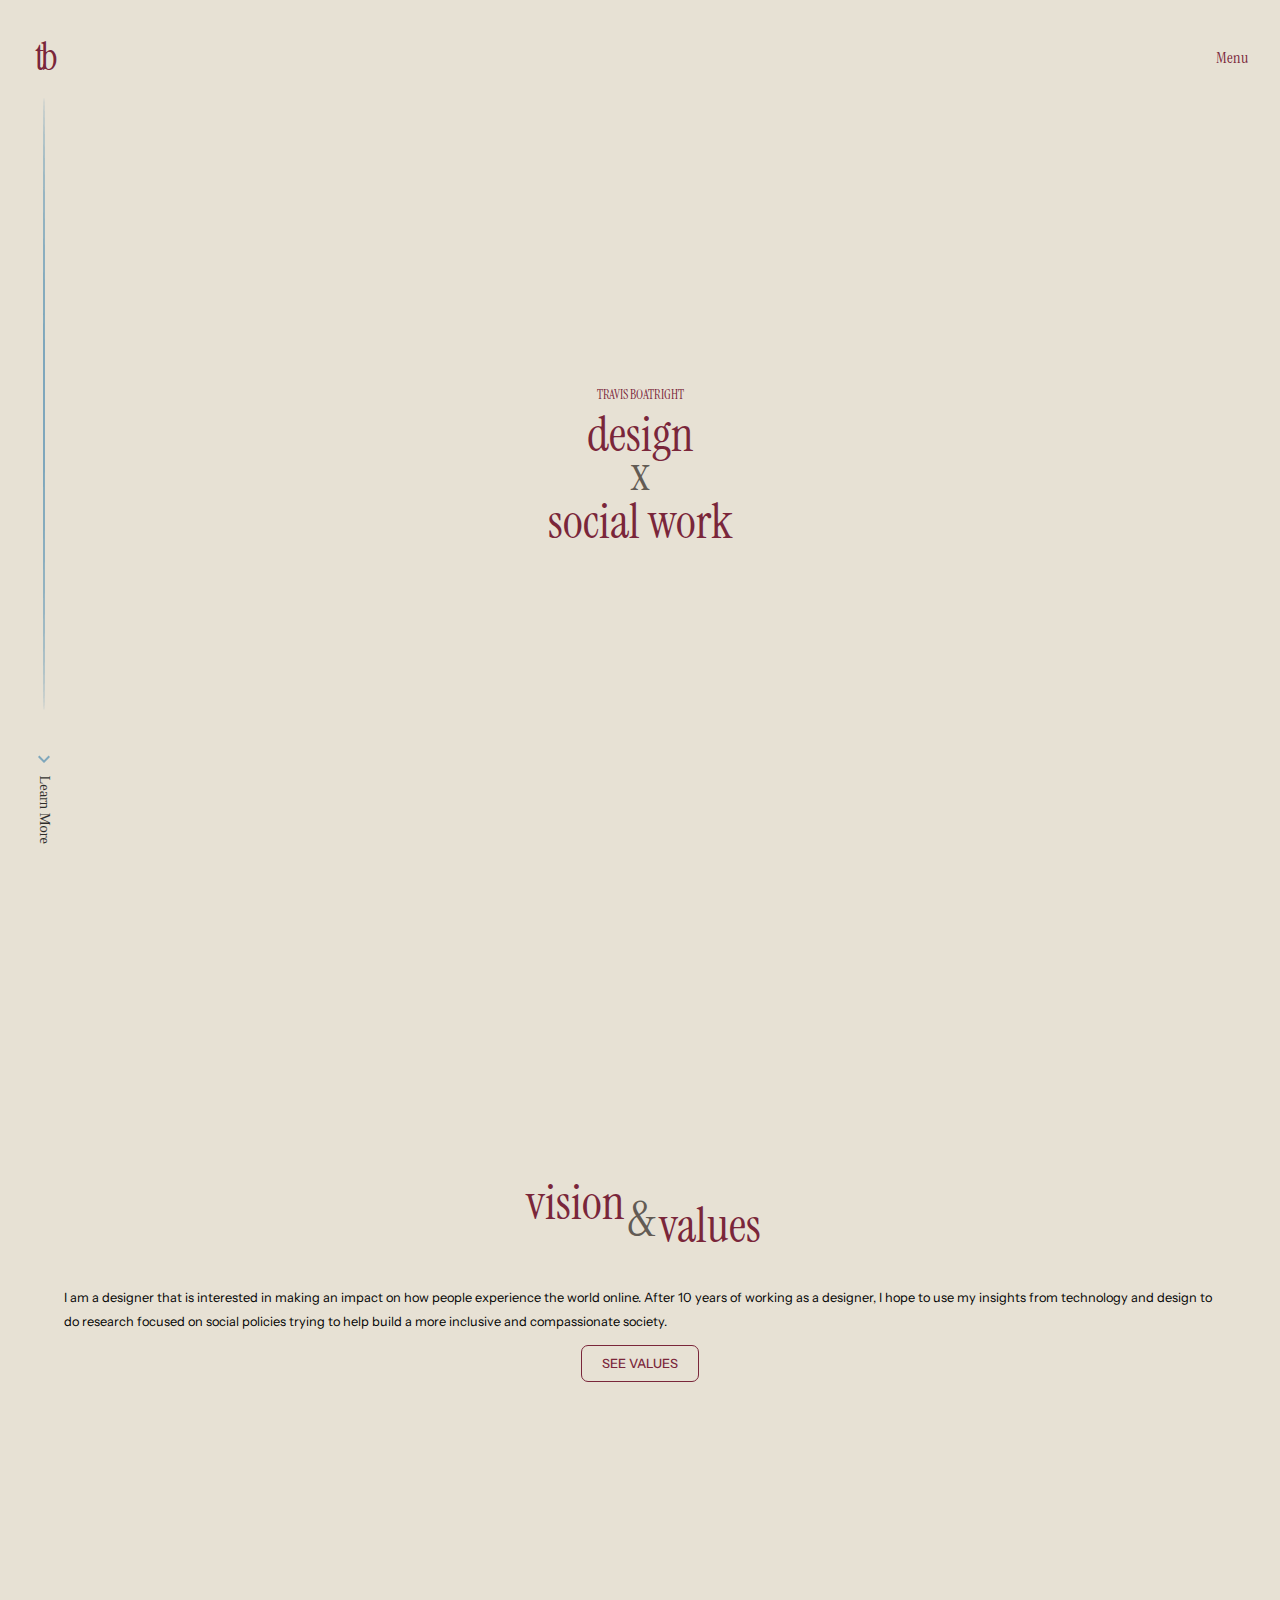
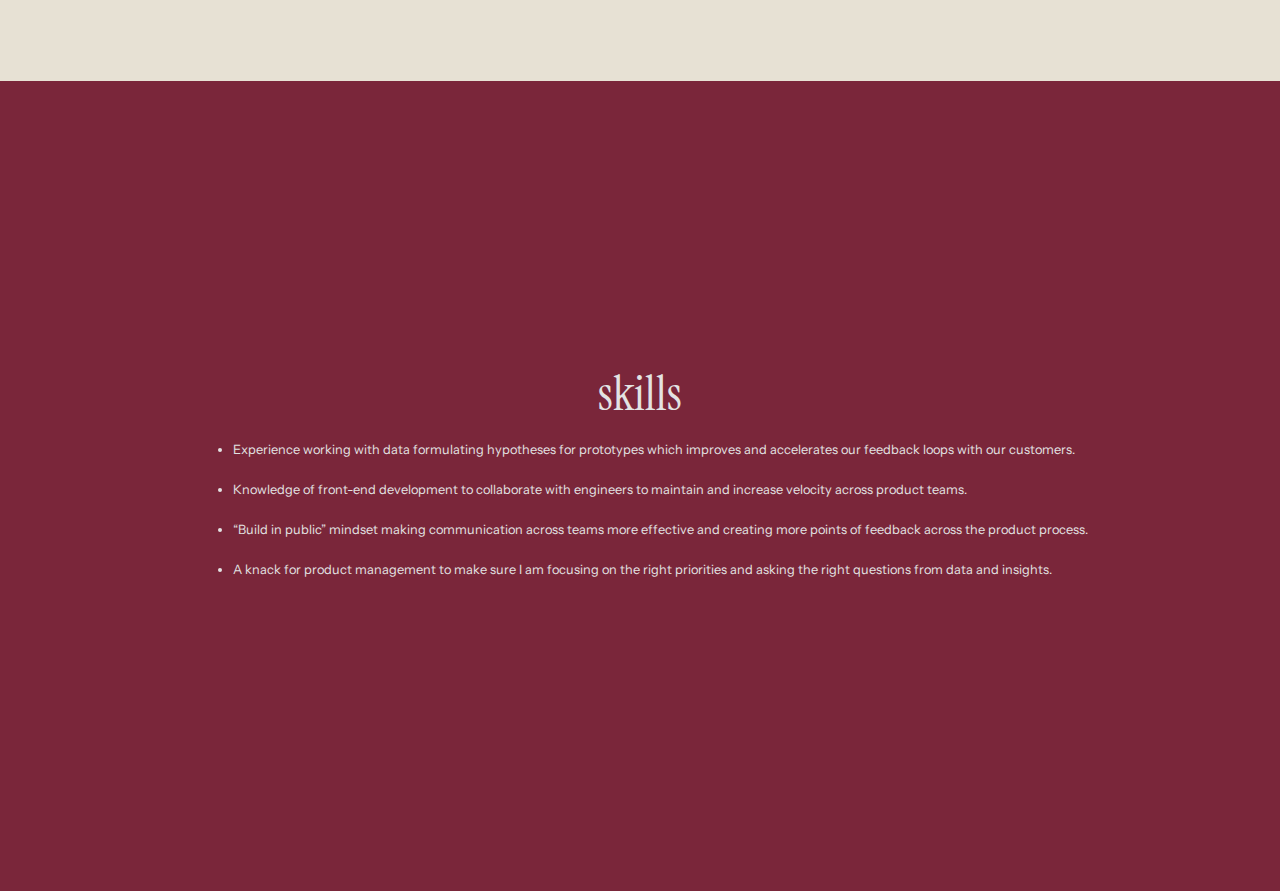
==== index.html @ 2ac4c46a "Add files via upload" ====
<!DOCTYPE html>
<html lang="en">
<head>
    <meta charset="UTF-8">
    <meta name="viewport" content="width=device-width, initial-scale=1.0">
    <title>Travis Boatright - Design x Social Work</title>
    <link rel="preconnect" href="https://fonts.googleapis.com">
    <link rel="preconnect" href="https://fonts.gstatic.com" crossorigin>
    <link href="https://fonts.googleapis.com/css2?family=Instrument+Serif:ital@0;1&display=swap" rel="stylesheet">
    <link rel="preconnect" href="https://fonts.googleapis.com">
    <link rel="preconnect" href="https://fonts.gstatic.com" crossorigin>
    <link href="https://fonts.googleapis.com/css2?family=Instrument+Sans:ital,wght@0,400..700;1,400..700&display=swap" rel="stylesheet">
    <link rel="stylesheet" href="styles.css">
</head>
<body>
    <nav class="nav">
        <div class="logo" style="letter-spacing:-4px; font-size: 2.4rem; padding-left:3px">tb</div>
        <button class="menu-button">Menu</button>
    </nav>
    
    <div class="mega-nav" height: 100%;">
        <ul class="nav-links">
            <li><a href="index.html">home</a></li>
            <li><a href="projects.html">projects</a></li>
            <li><a href="values.html">values</a></li>
            <li><a href="contact.html">contact</a></li>
        </ul>
    </div>
    
<main>

    <div class="border-left">

    </div>

    <div class="content">
        <h1>TRAVIS BOATRIGHT</h1>
        <h2 style="margin-bottom: -24px;">design</h2>
        <h2 style="margin-bottom: -12px; color: #625B54">x</h1>
        <h2 style="margin-top: 8px; line-height: 42px;">social work</h2>
    </div>

    <div class="scroll-indicator">
        <div class="arrow">
            <svg viewBox="0 0 24 24" xmlns="http://www.w3.org/2000/svg">
                <path d="M7.41 8.59L12 13.17l4.59-4.58L18 10l-6 6-6-6 1.41-1.41z"/>
            </svg>
        </div>
        <div class="learn-more">Learn More</div>
    </div>
</main>

    <div class="content-light">
        <div class="center-content">
            <h2 style="margin-bottom: -46px;">vision</h2>
            <h2 style="margin-bottom: -57px; margin-left:132px; color: #625B54">&</h1>
            <h2 style="margin-right:-270px;">values</h2>
        </div>

        <div class="body-content">
            <p>I am a designer that is interested in making an impact on how people experience the world online. After 10 years of working as a designer, I hope to use my insights from technology and design to do research focused on social policies trying to help build a more inclusive and compassionate society.
            </p>
        </div>

        <a class="button" href="values.html">See values</a>

    </div>

    <div class="content-dark">
            <h2 style="color:#E3E3E3;">skills</h2>

        <div class="body-content">
            <ul style="color:#E3E3E3;"">
                <li>Experience working with data formulating hypotheses for prototypes which improves and accelerates our feedback loops with our customers.</li>
                    <li>Knowledge of front-end development to collaborate with engineers to maintain and increase velocity across product teams.</li>
<li>“Build in public” mindset making communication across teams more effective and creating more points of feedback across the product process.</li>
<li>A knack for product management to make sure I am focusing on the right priorities and asking the right questions from data and insights.</li>
            </ul>
        </div>
    </div>

    <script>
        const menuButton = document.querySelector('.menu-button');
        const megaNav = document.querySelector('.mega-nav');
        const logo = document.querySelector('.logo');
        
        menuButton.addEventListener('click', () => {
            megaNav.classList.toggle('active');
            body.classList.toggle('no-scroll');
            if (megaNav.classList.contains('active')) {
                menuButton.textContent = 'Close';
                menuButton.classList.add('white');
                logo.classList.add('white');
            } else {
                menuButton.textContent = 'Menu';
                menuButton.classList.remove('white');
                logo.classList.remove('white');
            }
        });
    </script>
</body>
</html>
---- styles.css ----
body {
    margin: 32px;
    padding: 0;
    min-height: calc(100vh - 64px);
    overflow-x: hidden;
    position: relative;
    background-color: #E7E1D4;
}

.button {
    display: inline-block;
    padding: 10px 20px;
    text-align: center;
    text-decoration: none;
    color: #7A263A;
    background-color: #E7E1D4;
    border-radius: 6px;
    outline: 1px solid #7A263A;
    transition: 0.3s;
    font-family: 'Instrument Sans', sans-serif;
    text-transform: uppercase;
    font-size: .8em;
    font-weight: 500;
  }

.button:hover {
    background-color: #7A263A;
    color: #E7E1D4;
  }

.nav {
    display: flex;
    justify-content: space-between;
    align-items: center;
    position: relative;
    z-index: 1000;
}

.logo {
    font-family: 'Instrument Serif', serif;
    font-weight: 400;
    font-size: 1.2rem;
    color: #7A263A;
    transition: color 0.3s ease;
}

.menu-button {
    background: none;
    border: none;
    font-size: 1rem;
    font-family: 'Instrument Serif', serif;
    color:#7A263A;
    cursor: pointer;
    padding: 0;
    transition: color 0.3s ease;
}

.logo.white, .menu-button.white {
    color: #E7E1D4;
}

main {
    display:inline;
}

.content {
    display: flex;
    flex-direction: column;
    align-items: center;
    justify-content: center;
    min-height: calc(85vh);
    text-align: center;
    background-color: #E7E1D4;
}

.border-left {
    position:absolute;
    width:2px;
    height:68vh;
    background-color: #7FA7BC;
    margin-top: 16px;
    margin-left:11px;
    border-radius: 100%;
}

.content-light {
    display: flex;
    flex-direction: column;
    align-items: center;
    justify-content: center;
    min-height: calc(90vh);
    text-align: center;
    background-color: #E7E1D4;
    padding-left:32px;
    padding-right:32px;
}

.content-dark {
    width: 100%;
    display: flex;
    flex-direction: column;
    align-items: center;
    justify-content: center;
    min-height: calc(90vh);
    text-align: center;
    background-color:#7A263A;
    padding-left:32px;
    padding-right:32px;
    margin-left:-32px;
    margin-bottom: -32px;
}

ul {
    font-size:.8rem;
    line-height: 24px;
    text-align: left;
    font-family: 'Instrument Sans', sans-serif;
}

li {
    padding-bottom:16px;
}

.center-content {
    display: flex;
    flex-direction: column;
    align-items: center;
    justify-content: center;
    text-align: center;
    margin-left:-130px;
    padding-bottom: 16px;
}

h1 {
    font-family: 'Instrument Serif', serif;
    font-size: .8rem;
    font:'Instrument Sans';
    margin: 0;
    color: #7A263A;
    font-weight: 400;
}

h2 {
    font-family: 'Instrument Serif', serif;
    font-size: 3rem;
    font:'Instrument Serif', sans-serif;
    margin: 0;
    color: #7A263A;
    font-weight: 400;
}

p {
    font-size:.8rem;
    line-height: 24px;
    text-align: left;
    font-family: 'Instrument Sans', sans-serif;
}

.scroll-indicator {
    position: relative;
    bottom: 100px;
    display: flex;
    align-items: center;
    gap: 12px;
}

.arrow {
    color: #7FA7BC;
    animation: bounce-and-fade 4s infinite ease-in-out;
    display: flex;
    align-items: center;
    justify-content: center;
    width: 24px;
    height: 24px;
}

.arrow svg {
    width: 24px;
    height: 24px;
    fill: currentColor;
}

.learn-more {
    font-size: 0.9rem;
    opacity: 0.8;
    transform: rotate(90deg);
    transform-origin: left center;
    white-space: nowrap;
    position: relative;
    left: -24px;
    top: 16px;
}

.mega-nav {
    position: fixed;
    overflow-y: hidden;
    top: 0;
    left: 0;
    height: 100%;
    width: 100%;
    background-color: #7A263A;
    display: flex;
    align-items: center;
    justify-content: center;
    transform: translateY(-100%);
    transition: transform 0.6s cubic-bezier(0.4, 0, 0.2, 1);
    z-index: 999;
}

.mega-nav.active {
    transform: translateY(0);
}

.nav-links {
    list-style: none;
    padding: 0;
    margin: 0;
    text-align: center;
    font-family: 'Intrument Serif', serif;
}

.nav-links li {
    margin: 2rem 0;
}

.nav-links a {
    color: #E7E1D4;
    text-decoration: none;
    font-size: 2rem;
    opacity: 0.7;
    transition: opacity 0.3s ease;
    font-weight: 400;
}

.nav-links a:hover {
    opacity: 1;
}

.projects {
    justify-content: left;

}

.projects h1 {
    color:#7A263A;
    font-size: 2.6em;
    padding-top: 24px;
    font-family: 'Instrument Serif', serif;
    border-bottom: #7FA7BC 4px solid;
    width: 40px;
    line-height: 72px;
}

.projects h2 a:link {
    color:#7A263A;
    font-family: 'Instrument Serif', serif;
    text-decoration: none;
}

.projects h2 a:visited {
    color:#7A263A;
    font-family: 'Instrument Serif', serif;
    text-decoration: none;
}

.projects h2 a:hover {
    color:#601526;
    font-family: 'Instrument Serif', serif;
    text-decoration: underline 2px;
}

.projects h2 a:active {
    color:#7A263A;
    font-family: 'Instrument Serif', serif;
    text-decoration:none;
}

.projects h3 {
    color: #625B54;
    font-size: .7em;
    font-family: 'Instrument Sans', sans-serif;
    font-weight: 400;
    text-transform: uppercase;
    letter-spacing: 2px;
    margin-bottom: 2px;
    margin-top:48px;
}

.projects p {
    color:#601526;
    font-family: 'Instrument Sans', sans-serif;
    font-size: .8em;
    margin-top:-1px;
    letter-spacing: .03em;
}



@keyframes bounce-and-fade {
    0% {
        transform: translateY(0);
        opacity: 0.3;
    }
    50% {
        transform: translateY(-30px);
        opacity: 1;
    }
    100% {
        transform: translateY(0);
        opacity: 0.3;
    }
}
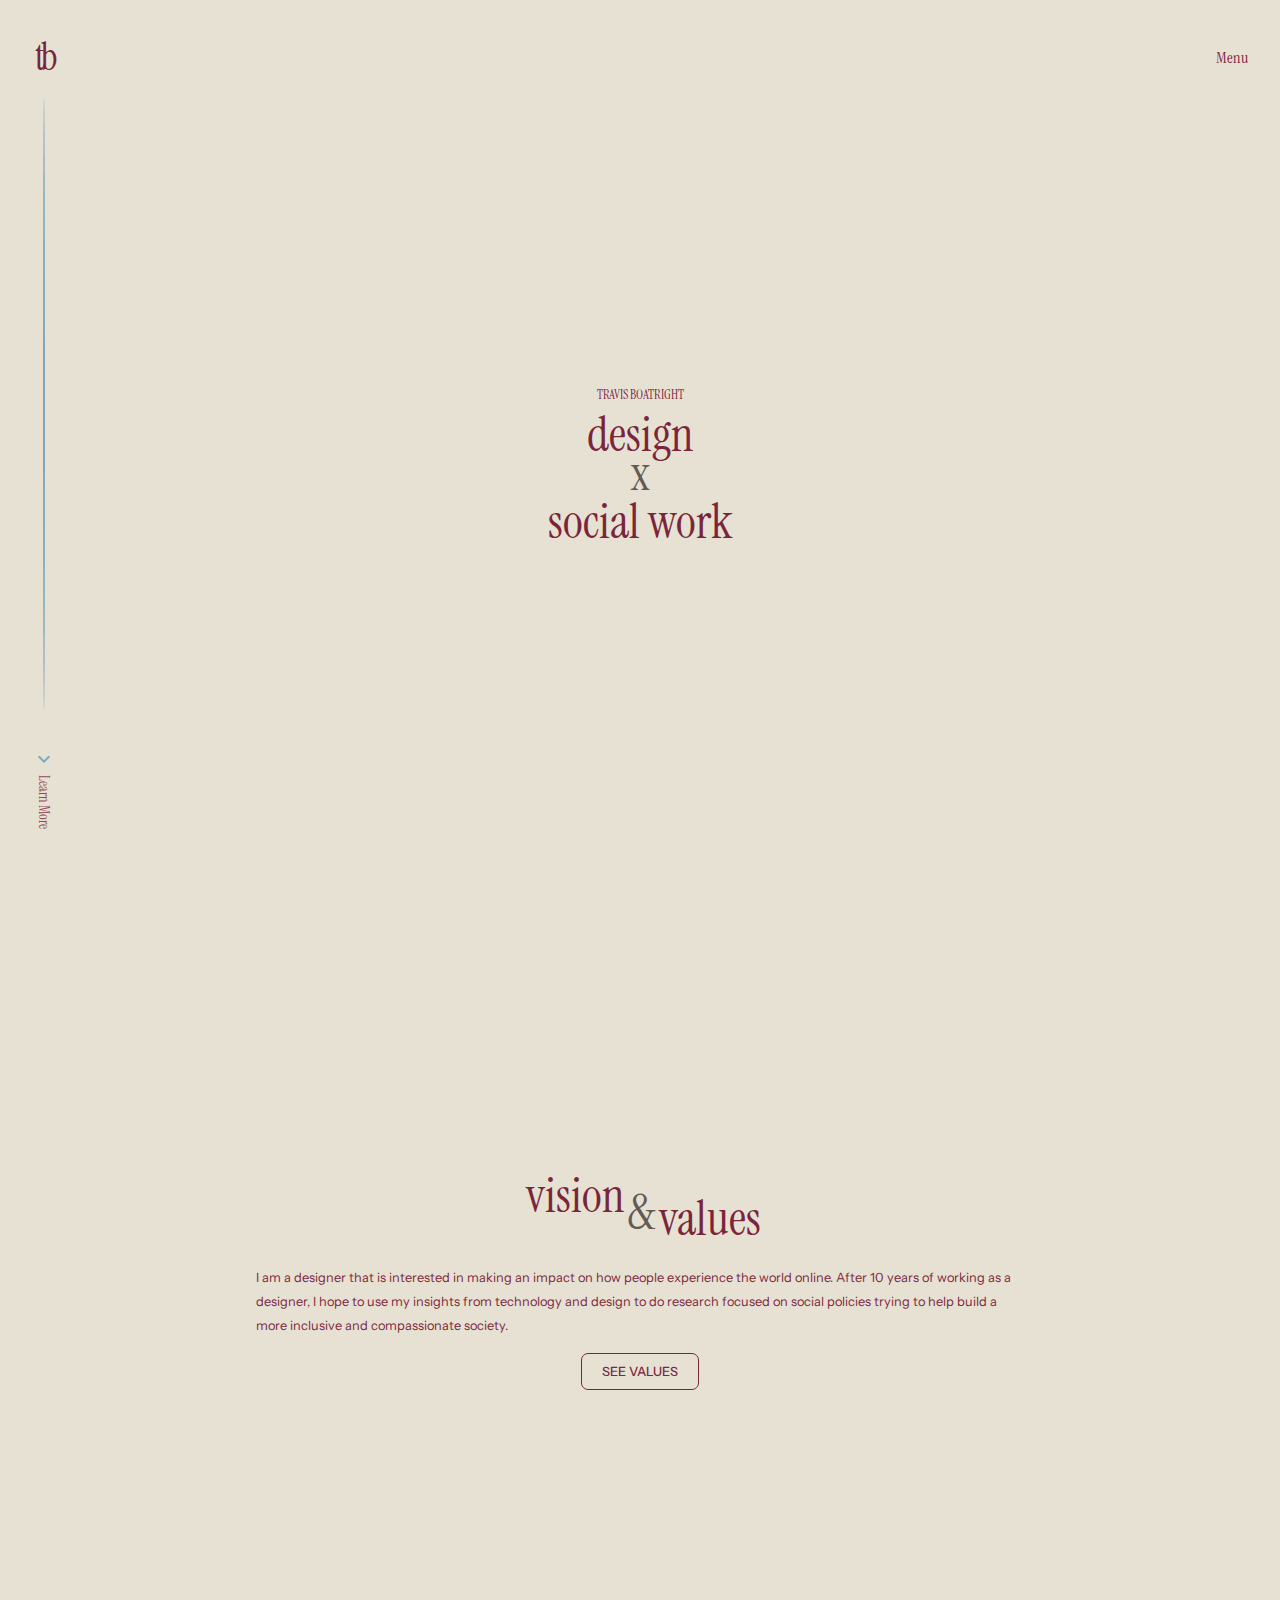
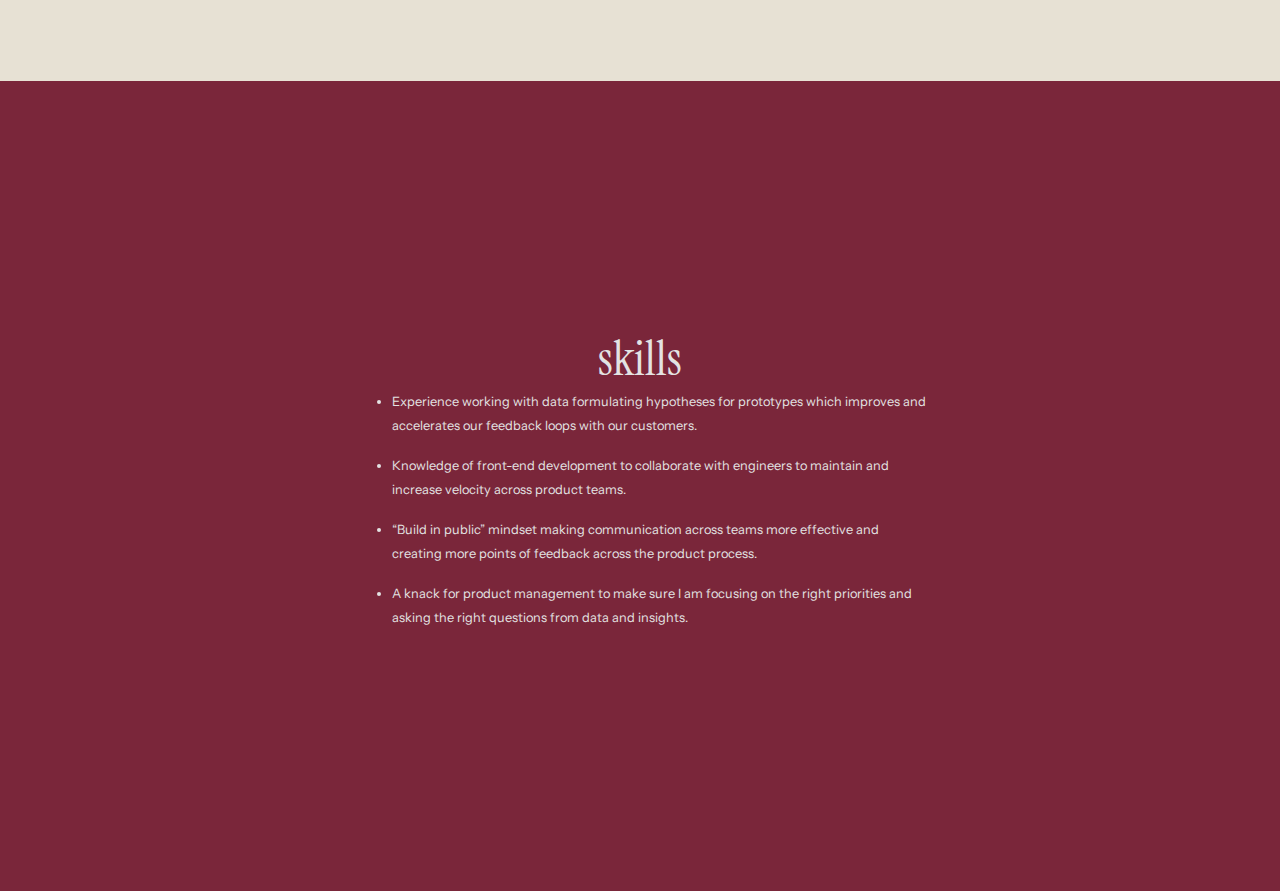
==== commit f75f39f8: "Add files via upload" ====
--- a/index.html
+++ b/index.html
@@ -14,13 +14,14 @@
 </head>
 <body>
     <nav class="nav">
-        <div class="logo" style="letter-spacing:-4px; font-size: 2.4rem; padding-left:3px">tb</div>
+        <a href="index.html" style="text-decoration: none;"><div class="logo" style="letter-spacing:-4px; font-size: 2.4rem; padding-left:3px">tb</div></a>
         <button class="menu-button">Menu</button>
     </nav>
     
     <div class="mega-nav" height: 100%;">
         <ul class="nav-links">
             <li><a href="index.html">home</a></li>
+            <li><a href="journey.html">journey</a></li>
             <li><a href="projects.html">projects</a></li>
             <li><a href="values.html">values</a></li>
             <li><a href="contact.html">contact</a></li>
@@ -72,9 +73,9 @@
         <div class="body-content">
             <ul style="color:#E3E3E3;"">
                 <li>Experience working with data formulating hypotheses for prototypes which improves and accelerates our feedback loops with our customers.</li>
-                    <li>Knowledge of front-end development to collaborate with engineers to maintain and increase velocity across product teams.</li>
-<li>“Build in public” mindset making communication across teams more effective and creating more points of feedback across the product process.</li>
-<li>A knack for product management to make sure I am focusing on the right priorities and asking the right questions from data and insights.</li>
+                <li>Knowledge of front-end development to collaborate with engineers to maintain and increase velocity across product teams.</li>
+                <li>“Build in public” mindset making communication across teams more effective and creating more points of feedback across the product process.</li>
+                <li>A knack for product management to make sure I am focusing on the right priorities and asking the right questions from data and insights.</li>
             </ul>
         </div>
     </div>
--- a/styles.css
+++ b/styles.css
@@ -1,10 +1,19 @@
+.container {
+    max-width: 1440px;
+    margin: 0 auto;
+    padding: 32px;
+    position: relative;
+}
+
 body {
-    margin: 32px;
+    margin: 0;
     padding: 0;
-    min-height: calc(100vh - 64px);
+    min-height: 100vh;
+    font-family: 'Instrument Serif', serif;
     overflow-x: hidden;
     position: relative;
     background-color: #E7E1D4;
+    color: #7A263A;
 }
 
 .button {
@@ -29,11 +38,14 @@
   }
 
 .nav {
-    display: flex;
-    justify-content: space-between;
-    align-items: center;
-    position: relative;
-    z-index: 1000;
+        display: flex;
+        justify-content: space-between;
+        align-items: center;
+        position: relative;
+        z-index: 1000;
+        padding-top: 32px; 
+        padding-left: 32px;
+        padding-right:32px;
 }
 
 .logo {
@@ -79,11 +91,12 @@
     height:68vh;
     background-color: #7FA7BC;
     margin-top: 16px;
-    margin-left:11px;
+    margin-left:43px;
     border-radius: 100%;
 }
 
 .content-light {
+    width:100%;
     display: flex;
     flex-direction: column;
     align-items: center;
@@ -91,8 +104,7 @@
     min-height: calc(90vh);
     text-align: center;
     background-color: #E7E1D4;
-    padding-left:32px;
-    padding-right:32px;
+    margin: 0 auto;
 }
 
 .content-dark {
@@ -102,12 +114,8 @@
     align-items: center;
     justify-content: center;
     min-height: calc(90vh);
-    text-align: center;
     background-color:#7A263A;
-    padding-left:32px;
-    padding-right:32px;
-    margin-left:-32px;
-    margin-bottom: -32px;
+    margin: 0 auto;
 }
 
 ul {
@@ -115,6 +123,8 @@
     line-height: 24px;
     text-align: left;
     font-family: 'Instrument Sans', sans-serif;
+    max-width: 60%;
+    margin: 0 auto;
 }
 
 li {
@@ -154,6 +164,9 @@
     line-height: 24px;
     text-align: left;
     font-family: 'Instrument Sans', sans-serif;
+    max-width: 60%;
+    margin: 0 auto;
+    padding-bottom: 16px;
 }
 
 .scroll-indicator {
@@ -162,6 +175,7 @@
     display: flex;
     align-items: center;
     gap: 12px;
+    padding-left: 32px;
 }
 
 .arrow {
@@ -238,6 +252,7 @@
 
 .projects {
     justify-content: left;
+    margin: 32px;
 
 }
 
@@ -294,6 +309,10 @@
     letter-spacing: .03em;
 }
 
+img {
+    max-width: 80%;
+
+}
 
 
 @keyframes bounce-and-fade {
@@ -309,4 +328,20 @@
         transform: translateY(0);
         opacity: 0.3;
     }
+}
+
+@media screen and (max-width: 768px) {
+
+ul {
+    max-width:80%
+}
+
+p {
+    max-width:80%;
+}
+
+img {
+    max-width: 100%;
+}
+
 }